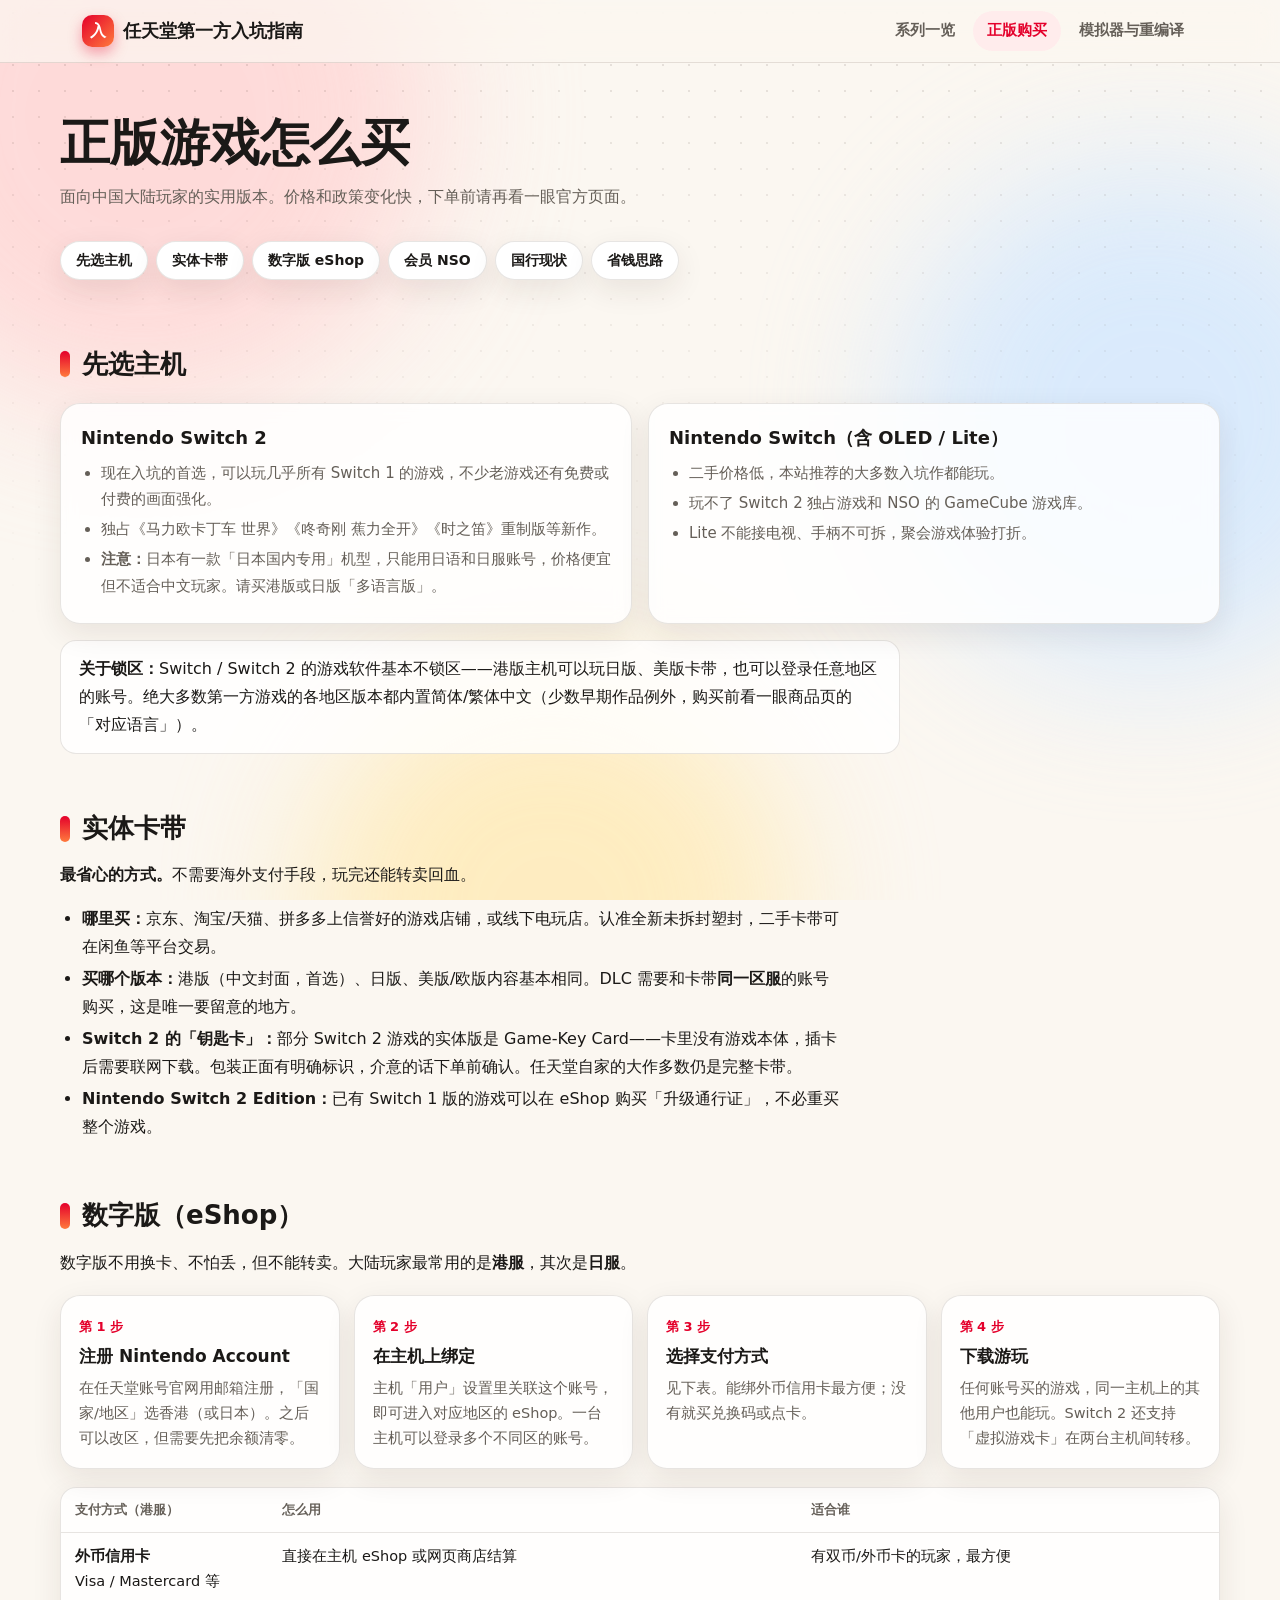
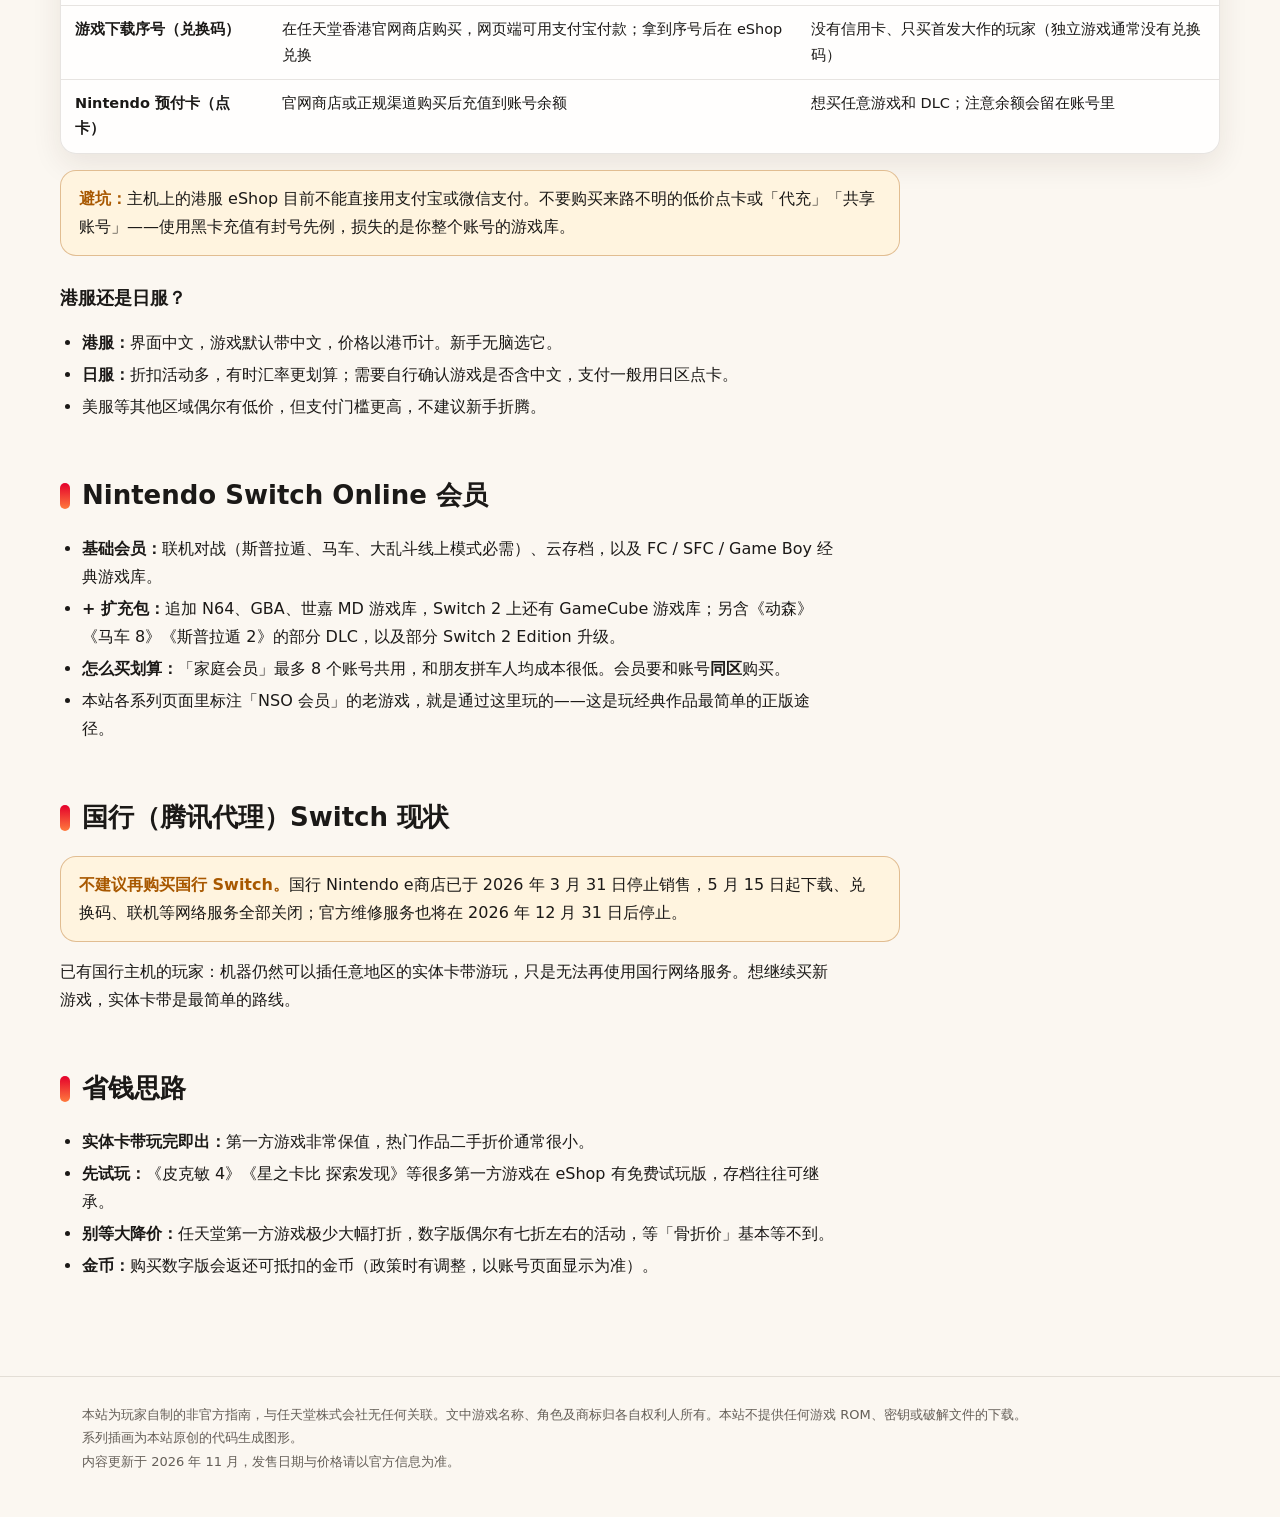
==== buy.html @ 7f036895 "任天堂第一方入坑指南：初始版本 系列介绍与入坑顺序、正版购买指南、模拟器与原生移植项目清单； 原创动画插画、动态背景；从 Wikimedia Commons 获取自由许可主机照片的脚本与工作流。  C" ====
<!doctype html>
<html lang="zh-CN">
<head>
<meta charset="utf-8">
<meta name="viewport" content="width=device-width,initial-scale=1">
<title>正版购买指南 · 任天堂第一方入坑指南</title>
<meta name="description" content="面向中文玩家的任天堂游戏正版购买方式：实体卡带、港服日服 eShop、会员与国行现状。">
<link rel="icon" href="data:image/svg+xml,<svg xmlns='http://www.w3.org/2000/svg' viewBox='0 0 100 100'><rect width='100' height='100' rx='24' fill='%23e4002b'/><text x='50' y='72' font-size='62' text-anchor='middle' fill='white' font-family='sans-serif' font-weight='900'>入</text></svg>">
<link rel="stylesheet" href="assets/style.css">
</head>
<body data-page="buy">
<header class="top" id="top"></header>
<main class="wrap page">
  <h1>正版游戏怎么买</h1>
  <p class="lead">面向中国大陆玩家的实用版本。价格和政策变化快，下单前请再看一眼官方页面。</p>
  <div class="toc"><a href="#console">先选主机</a><a href="#card">实体卡带</a><a href="#eshop">数字版 eShop</a><a href="#nso">会员 NSO</a><a href="#cn">国行现状</a><a href="#save">省钱思路</a></div>

  <h2 id="console">先选主机</h2>
  <div class="two">
    <div class="box"><h3>Nintendo Switch 2</h3><ul><li>现在入坑的首选，可以玩几乎所有 Switch 1 的游戏，不少老游戏还有免费或付费的画面强化。</li><li>独占《马力欧卡丁车 世界》《咚奇刚 蕉力全开》《时之笛》重制版等新作。</li><li><b>注意：</b>日本有一款「日本国内专用」机型，只能用日语和日服账号，价格便宜但不适合中文玩家。请买港版或日版「多语言版」。</li></ul></div>
    <div class="box"><h3>Nintendo Switch（含 OLED / Lite）</h3><ul><li>二手价格低，本站推荐的大多数入坑作都能玩。</li><li>玩不了 Switch 2 独占游戏和 NSO 的 GameCube 游戏库。</li><li>Lite 不能接电视、手柄不可拆，聚会游戏体验打折。</li></ul></div>
  </div>
  <div class="note"><b>关于锁区：</b>Switch / Switch 2 的游戏软件基本不锁区——港版主机可以玩日版、美版卡带，也可以登录任意地区的账号。绝大多数第一方游戏的各地区版本都内置简体/繁体中文（少数早期作品例外，购买前看一眼商品页的「对应语言」）。</div>

  <h2 id="card">实体卡带</h2>
  <div class="prose">
    <p><b>最省心的方式。</b>不需要海外支付手段，玩完还能转卖回血。</p>
    <ul>
      <li><b>哪里买：</b>京东、淘宝/天猫、拼多多上信誉好的游戏店铺，或线下电玩店。认准全新未拆封塑封，二手卡带可在闲鱼等平台交易。</li>
      <li><b>买哪个版本：</b>港版（中文封面，首选）、日版、美版/欧版内容基本相同。DLC 需要和卡带<b>同一区服</b>的账号购买，这是唯一要留意的地方。</li>
      <li><b>Switch 2 的「钥匙卡」：</b>部分 Switch 2 游戏的实体版是 Game-Key Card——卡里没有游戏本体，插卡后需要联网下载。包装正面有明确标识，介意的话下单前确认。任天堂自家的大作多数仍是完整卡带。</li>
      <li><b>Nintendo Switch 2 Edition：</b>已有 Switch 1 版的游戏可以在 eShop 购买「升级通行证」，不必重买整个游戏。</li>
    </ul>
  </div>

  <h2 id="eshop">数字版（eShop）</h2>
  <div class="prose"><p>数字版不用换卡、不怕丢，但不能转卖。大陆玩家最常用的是<b>港服</b>，其次是<b>日服</b>。</p></div>
  <div class="flow">
    <div><span class="n">第 1 步</span><h4>注册 Nintendo Account</h4><p>在任天堂账号官网用邮箱注册，「国家/地区」选香港（或日本）。之后可以改区，但需要先把余额清零。</p></div>
    <div><span class="n">第 2 步</span><h4>在主机上绑定</h4><p>主机「用户」设置里关联这个账号，即可进入对应地区的 eShop。一台主机可以登录多个不同区的账号。</p></div>
    <div><span class="n">第 3 步</span><h4>选择支付方式</h4><p>见下表。能绑外币信用卡最方便；没有就买兑换码或点卡。</p></div>
    <div><span class="n">第 4 步</span><h4>下载游玩</h4><p>任何账号买的游戏，同一主机上的其他用户也能玩。Switch 2 还支持「虚拟游戏卡」在两台主机间转移。</p></div>
  </div>
  <div class="tbl"><table>
    <tr><th>支付方式（港服）</th><th>怎么用</th><th>适合谁</th></tr>
    <tr><td><b>外币信用卡</b><br>Visa / Mastercard 等</td><td>直接在主机 eShop 或网页商店结算</td><td>有双币/外币卡的玩家，最方便</td></tr>
    <tr><td><b>游戏下载序号（兑换码）</b></td><td>在任天堂香港官网商店购买，网页端可用支付宝付款；拿到序号后在 eShop 兑换</td><td>没有信用卡、只买首发大作的玩家（独立游戏通常没有兑换码）</td></tr>
    <tr><td><b>Nintendo 预付卡（点卡）</b></td><td>官网商店或正规渠道购买后充值到账号余额</td><td>想买任意游戏和 DLC；注意余额会留在账号里</td></tr>
  </table></div>
  <div class="note warn"><b>避坑：</b>主机上的港服 eShop 目前不能直接用支付宝或微信支付。不要购买来路不明的低价点卡或「代充」「共享账号」——使用黑卡充值有封号先例，损失的是你整个账号的游戏库。</div>
  <div class="prose">
    <h3>港服还是日服？</h3>
    <ul>
      <li><b>港服：</b>界面中文，游戏默认带中文，价格以港币计。新手无脑选它。</li>
      <li><b>日服：</b>折扣活动多，有时汇率更划算；需要自行确认游戏是否含中文，支付一般用日区点卡。</li>
      <li>美服等其他区域偶尔有低价，但支付门槛更高，不建议新手折腾。</li>
    </ul>
  </div>

  <h2 id="nso">Nintendo Switch Online 会员</h2>
  <div class="prose">
    <ul>
      <li><b>基础会员：</b>联机对战（斯普拉遁、马车、大乱斗线上模式必需）、云存档，以及 FC / SFC / Game Boy 经典游戏库。</li>
      <li><b>+ 扩充包：</b>追加 N64、GBA、世嘉 MD 游戏库，Switch 2 上还有 GameCube 游戏库；另含《动森》《马车 8》《斯普拉遁 2》的部分 DLC，以及部分 Switch 2 Edition 升级。</li>
      <li><b>怎么买划算：</b>「家庭会员」最多 8 个账号共用，和朋友拼车人均成本很低。会员要和账号<b>同区</b>购买。</li>
      <li>本站各系列页面里标注「NSO 会员」的老游戏，就是通过这里玩的——这是玩经典作品最简单的正版途径。</li>
    </ul>
  </div>

  <h2 id="cn">国行（腾讯代理）Switch 现状</h2>
  <div class="note warn"><b>不建议再购买国行 Switch。</b>国行 Nintendo e商店已于 2026 年 3 月 31 日停止销售，5 月 15 日起下载、兑换码、联机等网络服务全部关闭；官方维修服务也将在 2026 年 12 月 31 日后停止。</div>
  <div class="prose"><p>已有国行主机的玩家：机器仍然可以插任意地区的实体卡带游玩，只是无法再使用国行网络服务。想继续买新游戏，实体卡带是最简单的路线。</p></div>

  <h2 id="save">省钱思路</h2>
  <div class="prose">
    <ul>
      <li><b>实体卡带玩完即出：</b>第一方游戏非常保值，热门作品二手折价通常很小。</li>
      <li><b>先试玩：</b>《皮克敏 4》《星之卡比 探索发现》等很多第一方游戏在 eShop 有免费试玩版，存档往往可继承。</li>
      <li><b>别等大降价：</b>任天堂第一方游戏极少大幅打折，数字版偶尔有七折左右的活动，等「骨折价」基本等不到。</li>
      <li><b>金币：</b>购买数字版会返还可抵扣的金币（政策时有调整，以账号页面显示为准）。</li>
    </ul>
  </div>
</main>
<footer id="foot"></footer>
<script src="assets/data.js"></script>
<script src="assets/projects.js"></script>
<script src="assets/photos.js"></script>
<script src="assets/scenes.js"></script>
<script src="assets/app.js"></script>
</body>
</html>
---- assets/style.css ----
:root{
  --bg:#fbf7f1;--card:rgba(255,255,255,.82);--solid:#fff;--ink:#1b1917;--sub:#655f58;--line:rgba(60,45,30,.12);
  --accent:#e4002b;--accent2:#ff7a3d;--soft:#ffecec;--ok:#0a7d4f;--warn:#a85800;--warn-bg:#fff4df;
  --b1:#ffd1d1;--b2:#cfe6ff;--b3:#ffe9b0;
  --radius:20px;--shadow:0 10px 30px rgba(60,35,20,.09);--shadow2:0 22px 48px rgba(60,35,20,.18);
  --font:"PingFang SC","HarmonyOS Sans SC","Microsoft YaHei","Noto Sans SC",system-ui,-apple-system,"Segoe UI",sans-serif;
}
@media (prefers-color-scheme:dark){:root{
  --bg:#121110;--card:rgba(32,30,28,.78);--solid:#1f1d1b;--ink:#f3efe9;--sub:#aaa39a;--line:rgba(255,255,255,.1);
  --soft:#3a171c;--warn-bg:#2b2213;--warn:#f0b35a;--ok:#4fd19b;
  --b1:#5a1622;--b2:#12305a;--b3:#4a3408;
  --shadow:0 10px 30px rgba(0,0,0,.45);--shadow2:0 22px 48px rgba(0,0,0,.6);
}}
*{box-sizing:border-box}
html{scroll-behavior:smooth}
body{margin:0;background:var(--bg);color:var(--ink);font:16px/1.75 var(--font);-webkit-font-smoothing:antialiased;overflow-x:hidden}
a{color:inherit}
img{max-width:100%}
.wrap{max-width:1160px;margin:0 auto;padding:0 22px}

/* ---------- 动态背景 ---------- */
.bg{position:fixed;inset:0;z-index:-1;overflow:hidden;pointer-events:none}
.bg i{position:absolute;border-radius:50%;filter:blur(70px);opacity:.75;animation:float 22s ease-in-out infinite alternate}
.bg i:nth-child(1){width:46vw;height:46vw;left:-12vw;top:-14vw;background:var(--b1)}
.bg i:nth-child(2){width:40vw;height:40vw;right:-10vw;top:18vh;background:var(--b2);animation-duration:28s;animation-delay:-6s}
.bg i:nth-child(3){width:38vw;height:38vw;left:24vw;bottom:-20vw;background:var(--b3);animation-duration:34s;animation-delay:-12s}
.bg b{position:absolute;inset:0;background-image:radial-gradient(var(--line) 1.2px,transparent 1.2px);background-size:26px 26px;mask-image:linear-gradient(#000,transparent 70%);-webkit-mask-image:linear-gradient(#000,transparent 70%)}
@keyframes float{from{transform:translate(0,0) scale(1)}to{transform:translate(6vw,5vh) scale(1.15)}}

/* ---------- 页头 ---------- */
.top{position:sticky;top:0;z-index:30;background:color-mix(in srgb,var(--bg) 72%,transparent);backdrop-filter:saturate(1.6) blur(14px);-webkit-backdrop-filter:saturate(1.6) blur(14px);border-bottom:1px solid var(--line)}
.top .wrap{display:flex;align-items:center;gap:16px;height:62px}
.logo{font-weight:900;font-size:18px;text-decoration:none;display:flex;align-items:center;gap:9px;white-space:nowrap}
.logo i{display:inline-grid;place-items:center;width:32px;height:32px;border-radius:10px;background:linear-gradient(135deg,var(--accent),var(--accent2));color:#fff;font-style:normal;font-size:16px;box-shadow:0 6px 14px rgba(228,0,43,.35);transition:transform .4s cubic-bezier(.3,1.6,.5,1)}
.logo:hover i{transform:rotate(-12deg) scale(1.12)}
.nav{margin-left:auto;display:flex;gap:4px;overflow-x:auto}
.nav a{text-decoration:none;padding:7px 14px;border-radius:999px;font-size:14.5px;font-weight:700;color:var(--sub);white-space:nowrap;transition:.2s}
.nav a:hover,.nav a.on{background:var(--soft);color:var(--accent)}

/* ---------- 首屏 ---------- */
.hero{display:grid;grid-template-columns:1.05fr .95fr;gap:44px;align-items:center;padding:58px 0 30px}
.kicker{display:inline-block;font-weight:800;font-size:13px;letter-spacing:.08em;color:var(--accent);background:var(--soft);padding:5px 14px;border-radius:999px;margin-bottom:16px;animation:rise .7s both}
.hero h1{font-size:clamp(34px,5.2vw,62px);line-height:1.14;margin:0 0 18px;font-weight:900;letter-spacing:-.01em;animation:rise .7s .08s both}
.hero h1 em{font-style:normal;background:linear-gradient(100deg,var(--accent),var(--accent2),#ffb400,var(--accent));background-size:300% 100%;-webkit-background-clip:text;background-clip:text;color:transparent;animation:shine 7s linear infinite}
.hero p{font-size:17.5px;color:var(--sub);max-width:560px;margin:0 0 26px;animation:rise .7s .16s both}
.hero .btns{animation:rise .7s .24s both}
.stats{list-style:none;display:flex;gap:26px;padding:0;margin:28px 0 0;color:var(--sub);font-size:13.5px;font-weight:600;animation:rise .7s .32s both;flex-wrap:wrap}
.stats b{display:block;font-size:28px;line-height:1.1;color:var(--ink);font-weight:900}
@keyframes rise{from{opacity:0;transform:translateY(18px)}to{opacity:1;transform:none}}
@keyframes shine{to{background-position:300% 0}}
.btns{display:flex;flex-wrap:wrap;gap:10px}
.btn{display:inline-block;text-decoration:none;font-weight:800;padding:11px 22px;border-radius:999px;border:2px solid var(--ink);transition:transform .2s,box-shadow .2s,background .2s;background:transparent}
.btn.pri{background:linear-gradient(135deg,var(--accent),var(--accent2));border-color:transparent;color:#fff;box-shadow:0 10px 22px rgba(228,0,43,.3)}
.btn:hover{transform:translateY(-2px);box-shadow:var(--shadow)}
.btn.pri:hover{box-shadow:0 14px 28px rgba(228,0,43,.42)}

.stage{position:relative;aspect-ratio:4/3.1;border-radius:30px;overflow:hidden;box-shadow:var(--shadow2);transform:rotate(1.6deg);animation:rise .9s .2s both;background:#222}
.stage::after{content:"";position:absolute;inset:0;border-radius:30px;box-shadow:inset 0 0 0 1px rgba(255,255,255,.25);pointer-events:none}
.slide{position:absolute;inset:0;opacity:0;transition:opacity 1.1s ease,transform 5s ease;transform:scale(1.08);color:#fff;text-decoration:none;pointer-events:none}
.slide.on{opacity:1;transform:scale(1);pointer-events:auto}
.slide .scene{position:absolute;inset:0;width:100%;height:100%}
.cap{position:absolute;left:0;right:0;bottom:0;padding:70px 26px 34px;background:linear-gradient(transparent,rgba(0,0,0,.62));display:flex;flex-direction:column}
.cap em{font-style:normal;font-size:11.5px;font-weight:800;letter-spacing:.16em;text-transform:uppercase;opacity:.85}
.cap b{font-size:30px;font-weight:900;line-height:1.25}
.cap small{font-size:14px;opacity:.92;font-weight:600}
.dots{position:absolute;right:20px;bottom:16px;display:flex;gap:5px;z-index:2}
.dots i{width:7px;height:7px;border-radius:9px;background:rgba(255,255,255,.45);cursor:pointer;transition:.3s}
.dots i.on{width:20px;background:#fff}

h2.sec{font-size:28px;margin:56px 0 6px;font-weight:900;display:flex;align-items:center;gap:12px}
h2.sec::before{content:"";width:10px;height:28px;border-radius:6px;background:linear-gradient(var(--accent),var(--accent2))}
p.lead{color:var(--sub);margin:0 0 20px}
p.lead a{color:var(--accent);font-weight:700}

/* ---------- 筛选与卡片 ---------- */
.chips{display:flex;flex-wrap:wrap;gap:8px;margin:0 0 22px}
.chip{border:1.5px solid var(--line);background:var(--card);color:var(--ink);font:700 14px var(--font);padding:7px 15px;border-radius:999px;cursor:pointer;transition:.2s}
.chip:hover{border-color:var(--accent);color:var(--accent);transform:translateY(-1px)}
.chip.on{background:var(--ink);color:var(--bg);border-color:var(--ink)}
.grid{display:grid;grid-template-columns:repeat(auto-fill,minmax(255px,1fr));gap:20px}
.card{background:var(--card);backdrop-filter:blur(8px);border:1px solid var(--line);border-radius:var(--radius);overflow:hidden;text-decoration:none;display:flex;flex-direction:column;box-shadow:var(--shadow);transition:transform .35s cubic-bezier(.2,.9,.3,1.2),box-shadow .35s,opacity .6s}
.card:hover{transform:translateY(-8px) rotate(-.5deg);box-shadow:var(--shadow2)}
.cover{position:relative;aspect-ratio:16/10;overflow:hidden;color:#fff;background:#333}
.cover .scene{position:absolute;inset:0;width:100%;height:100%;transition:transform .8s cubic-bezier(.2,.8,.2,1)}
.card:hover .scene{transform:scale(1.1)}
.cover::after{content:"";position:absolute;inset:0;background:linear-gradient(transparent 55%,rgba(0,0,0,.42))}
.cover .en{position:absolute;left:14px;bottom:10px;z-index:1;font:800 11.5px/1 var(--font);letter-spacing:.14em;text-transform:uppercase}
.cover img{position:absolute;inset:0;width:100%;height:100%;object-fit:cover;z-index:2}
.card .body{padding:16px 18px 18px;display:flex;flex-direction:column;gap:6px;flex:1}
.card h3{margin:0;font-size:19px;font-weight:900}
.card p{margin:0;color:var(--sub);font-size:14.5px;line-height:1.6}
.tags{display:flex;flex-wrap:wrap;gap:6px;margin-top:auto;padding-top:8px}
.tag{display:inline-block;font-size:12px;font-weight:800;padding:2px 10px;border-radius:999px;background:var(--soft);color:var(--accent);white-space:nowrap}
.tag.g{background:color-mix(in srgb,var(--ok) 14%,transparent);color:var(--ok)}

/* ---------- 插画动画 ---------- */
.scene{display:block}
.scene .tw{animation:tw 3s ease-in-out infinite}
.scene .twspin{animation:tw 3.4s ease-in-out infinite,spin 14s linear infinite;transform-box:fill-box;transform-origin:center}
.scene .drift{animation:drift 50s linear infinite}
.scene .bob{animation:bob 3.2s ease-in-out infinite}
.scene .pulse{animation:pulse 4s ease-in-out infinite;transform-box:fill-box;transform-origin:center}
.scene .spin{animation:spin 40s linear infinite}
.scene .dash{animation:dash .7s linear infinite}
.scene .flash{animation:flash 3.6s ease-in-out infinite}
.scene .wave{animation:wave 3.5s ease-in-out infinite alternate}
.scene .sway{animation:sway 4.5s ease-in-out infinite alternate}
.scene .flag{animation:flag 1.6s ease-in-out infinite alternate}
.scene .aurora{animation:aur 6s ease-in-out infinite alternate}
.scene .scan{animation:scan 6s linear infinite}
@keyframes tw{0%,100%{opacity:.25}50%{opacity:1}}
@keyframes drift{from{transform:translateX(-60px)}to{transform:translateX(460px)}}
@keyframes bob{0%,100%{transform:translateY(0)}50%{transform:translateY(-7px)}}
@keyframes pulse{0%,100%{transform:scale(1)}50%{transform:scale(1.08)}}
@keyframes spin{to{transform:rotate(360deg)}}
@keyframes dash{to{stroke-dashoffset:-30}}
@keyframes flash{0%,62%,100%{opacity:1}66%{opacity:.25}70%{opacity:1}74%{opacity:.4}78%{opacity:1}}
@keyframes wave{from{transform:translateX(-18px)}to{transform:translateX(18px)}}
@keyframes sway{from{transform:rotate(-3deg)}to{transform:rotate(3deg)}}
@keyframes flag{from{transform:scaleX(1)}to{transform:scaleX(.72) skewY(6deg)}}
@keyframes aur{from{opacity:.14;transform:translateY(-6px)}to{opacity:.42;transform:translateY(6px)}}
@keyframes scan{from{transform:translateY(-10px)}to{transform:translateY(260px)}}

/* 滚动出现 */
.rv{opacity:0;transform:translateY(22px);transition:opacity .7s ease,transform .7s cubic-bezier(.2,.8,.2,1)}
.rv.in{opacity:1;transform:none}
.card.rv.in:hover{transform:translateY(-8px) rotate(-.5deg)}

/* ---------- 主机谱系 ---------- */
.timeline{display:flex;gap:16px;overflow-x:auto;padding:6px 2px 20px;scroll-snap-type:x proximity}
.tl{flex:0 0 210px;scroll-snap-align:start;background:var(--card);border:1px solid var(--line);border-radius:var(--radius);padding:14px 16px 16px;box-shadow:var(--shadow)}
.tl .yr{font-size:12.5px;font-weight:900;color:var(--accent);margin-top:10px}
.tl b{display:block;font-size:16.5px;font-weight:900;line-height:1.35}
.tl p{margin:4px 0 0;color:var(--sub);font-size:13.5px;line-height:1.55}
.hw{aspect-ratio:4/3;border-radius:14px;background:linear-gradient(135deg,#f3f1ee,#e2ddd6);display:grid;place-items:center;overflow:hidden}
.hw img{width:100%;height:100%;object-fit:contain;padding:8px;transition:transform .5s}
.tl:hover .hw img,.emu header:hover .hw img{transform:scale(1.08) rotate(-2deg)}
.hw span{font-size:44px}

/* ---------- 系列页 ---------- */
.shero{position:relative;color:#fff;overflow:hidden;min-height:340px;display:flex;align-items:flex-end;background:#222}
.shero .scene{position:absolute;inset:0;width:100%;height:100%;animation:kb 26s ease-in-out infinite alternate}
@keyframes kb{from{transform:scale(1)}to{transform:scale(1.1) translateY(-1.5%)}}
.shero .shade{position:absolute;inset:0;background:linear-gradient(transparent 20%,rgba(0,0,0,.66))}
.shero .wrap{position:relative;width:100%;padding-top:120px;padding-bottom:56px;animation:rise .8s both}
.shero h1{margin:0;font-size:clamp(34px,6vw,62px);font-weight:900;line-height:1.15;text-shadow:0 4px 24px rgba(0,0,0,.35)}
.shero .en{font-weight:800;letter-spacing:.16em;text-transform:uppercase;font-size:13px;opacity:.9}
.shero p{margin:8px 0 0;font-size:18px;max-width:640px;opacity:.96}
.facts{display:grid;grid-template-columns:repeat(auto-fit,minmax(170px,1fr));gap:12px;margin:-28px 0 8px;position:relative;z-index:2}
.fact{background:var(--solid);border:1px solid var(--line);border-radius:16px;padding:12px 16px;box-shadow:var(--shadow);font-weight:700}
.fact b{display:block;font-size:12px;color:var(--sub);font-weight:700}
.intro{display:grid;grid-template-columns:1fr 250px;gap:34px;align-items:start}
.born{margin-top:60px;background:var(--card);border:1px solid var(--line);border-radius:var(--radius);padding:14px;box-shadow:var(--shadow)}
.born div:last-child{padding:10px 4px 2px;display:flex;flex-direction:column}
.born small{font-size:12px;font-weight:800;color:var(--accent)}
.born b{font-size:17px;font-weight:900}
.born span{font-size:13px;color:var(--sub)}
.prose{max-width:780px}
.prose p{margin:10px 0}
.photo{margin:18px 0;border-radius:var(--radius);overflow:hidden;border:1px solid var(--line)}
.photo img{display:block;width:100%}
.steps{list-style:none;padding:0;margin:18px 0;counter-reset:s;max-width:840px;position:relative}
.steps::before{content:"";position:absolute;left:36px;top:20px;bottom:20px;width:3px;border-radius:3px;background:linear-gradient(var(--accent),var(--accent2),transparent)}
.steps li{counter-increment:s;position:relative;background:var(--solid);border:1px solid var(--line);border-radius:var(--radius);padding:16px 20px 16px 76px;margin-bottom:14px;box-shadow:var(--shadow);transition:opacity .7s,transform .35s cubic-bezier(.2,.9,.3,1.2),box-shadow .3s}
.steps li.in:hover{transform:translateX(6px);box-shadow:var(--shadow2)}
.steps li::before{content:counter(s);position:absolute;left:18px;top:16px;width:40px;height:40px;border-radius:13px;background:linear-gradient(135deg,var(--accent),var(--accent2));color:#fff;font-weight:900;font-size:18px;display:grid;place-items:center;box-shadow:0 6px 14px rgba(228,0,43,.3)}
.steps h4{margin:0 0 2px;font-size:18px;font-weight:900}
.steps .plat{font-size:12.5px;font-weight:700;color:var(--sub)}
.steps p{margin:6px 0 0;color:var(--sub);font-size:15px}
.note{border-radius:16px;padding:14px 18px;margin:16px 0;max-width:840px;border:1px solid var(--line);background:var(--card)}
.note.warn{background:var(--warn-bg);border-color:color-mix(in srgb,var(--warn) 35%,transparent)}
.note.warn b{color:var(--warn)}
.note b{font-weight:900}
.note a{color:var(--accent);font-weight:700}
.pager{display:flex;justify-content:space-between;gap:12px;margin:36px 0 0;flex-wrap:wrap}

/* ---------- 文章页 ---------- */
.page{padding:50px 0 10px}
.page h1{font-size:clamp(30px,5vw,50px);font-weight:900;margin:0 0 10px;line-height:1.2;animation:rise .7s both}
.page h2{font-size:26px;font-weight:900;margin:52px 0 8px;scroll-margin-top:130px;display:flex;align-items:center;gap:12px}
.page h2::before{content:"";width:10px;height:26px;border-radius:6px;background:linear-gradient(var(--accent),var(--accent2))}
.page h3{font-size:18px;font-weight:900;margin:26px 0 6px}
.page .prose ul,.page .prose ol{padding-left:22px}
.page li{margin:4px 0}
.toc{display:flex;flex-wrap:wrap;gap:8px;margin:14px 0 6px;position:sticky;top:62px;z-index:10;padding:10px 0}
.toc a{text-decoration:none;font-size:14px;font-weight:800;padding:6px 15px;border-radius:999px;border:1.5px solid var(--line);background:var(--solid);transition:.2s;box-shadow:var(--shadow)}
.toc a:hover{border-color:var(--accent);color:var(--accent);transform:translateY(-2px)}
.tbl{overflow-x:auto;margin:14px 0;border:1px solid var(--line);border-radius:16px;background:var(--card);box-shadow:var(--shadow)}
table{border-collapse:collapse;width:100%;min-width:720px;font-size:14.5px}
th,td{text-align:left;padding:11px 14px;border-bottom:1px solid var(--line);vertical-align:top}
th{font-size:12.5px;color:var(--sub);white-space:nowrap}
tr:last-child td{border-bottom:0}
tr:hover td{background:color-mix(in srgb,var(--accent) 4%,transparent)}
td a,.prose a{color:var(--accent);font-weight:700;text-decoration:none}
td a:hover,.prose a:hover{text-decoration:underline}
.two{display:grid;grid-template-columns:repeat(auto-fit,minmax(280px,1fr));gap:16px;margin:16px 0}
.box{background:var(--card);backdrop-filter:blur(8px);border:1px solid var(--line);border-radius:var(--radius);padding:18px 20px;box-shadow:var(--shadow);transition:opacity .7s,transform .35s,box-shadow .3s}
.box.in:hover{transform:translateY(-4px);box-shadow:var(--shadow2)}
.box h3{margin:0 0 6px;font-weight:900;font-size:18px}
.box p,.box ul{margin:6px 0;color:var(--sub);font-size:15px}
.box ul{padding-left:20px}
.flow{display:grid;grid-template-columns:repeat(auto-fit,minmax(200px,1fr));gap:14px;margin:18px 0}
.flow div{background:var(--card);border:1px solid var(--line);border-radius:var(--radius);padding:16px 18px;position:relative;box-shadow:var(--shadow)}
.flow .n{font-size:13px;font-weight:900;color:var(--accent)}
.flow h4{margin:2px 0 4px;font-size:17px}
.flow p{margin:0;color:var(--sub);font-size:14.5px}

/* 链接卡片 */
.links{display:grid;grid-template-columns:repeat(auto-fill,minmax(250px,1fr));gap:12px;margin:14px 0}
.lk{display:flex;flex-direction:column;gap:4px;align-items:flex-start;text-decoration:none;background:var(--card);border:1px solid var(--line);border-radius:16px;padding:14px 16px;transition:opacity .7s,transform .3s,border-color .2s,box-shadow .3s}
.lk.in:hover{border-color:var(--accent);transform:translateY(-4px);box-shadow:var(--shadow)}
.lk b{font-size:16px}
.lk span:last-child{color:var(--sub);font-size:14px;line-height:1.55}

/* 模拟器分组 */
.emu{margin:22px 0;padding:18px;border:1px solid var(--line);border-radius:24px;background:var(--card);backdrop-filter:blur(8px);box-shadow:var(--shadow)}
.emu header{display:flex;align-items:center;gap:16px;margin-bottom:12px}
.emu header .hw{width:112px;flex:none}
.emu header .hw span{font-size:34px}
.emu h3{margin:0;font-size:21px}
.emu header small{color:var(--accent);font-weight:800}
.emus{display:grid;grid-template-columns:repeat(auto-fill,minmax(240px,1fr));gap:10px}
.em{display:flex;flex-direction:column;gap:2px;text-decoration:none;background:var(--solid);border:1px solid var(--line);border-radius:14px;padding:12px 14px;transition:.25s}
a.em:hover{border-color:var(--accent);transform:translateY(-3px);box-shadow:var(--shadow)}
.em b{font-size:15.5px;display:flex;align-items:center;gap:8px;flex-wrap:wrap}
.em b i{font-style:normal;font-size:11px;font-weight:900;color:#fff;background:linear-gradient(135deg,var(--accent),var(--accent2));padding:1px 8px;border-radius:999px}
.em small{font-size:12px;font-weight:700;color:var(--sub)}
.em span{font-size:13.5px;color:var(--sub);line-height:1.55}
.emu .note{margin:0 0 10px;max-width:none}

footer{margin-top:70px;border-top:1px solid var(--line);padding:26px 0 44px;color:var(--sub);font-size:13px;line-height:1.8}
footer a{color:inherit}

@media (max-width:860px){.hero{grid-template-columns:1fr;gap:28px;padding-top:36px}.stage{transform:none;aspect-ratio:16/11}.intro{grid-template-columns:1fr;gap:0}.born{margin-top:8px;display:flex;gap:14px;align-items:center}.born .hw{width:120px;flex:none}}
@media (max-width:560px){.wrap{padding:0 16px}.logo span{display:none}.steps li{padding-left:66px}.steps::before{left:33px}.toc{position:static}.emu header .hw{width:84px}.shero{min-height:280px}}
@media (prefers-reduced-motion:reduce){*,*::before,*::after{animation:none!important;transition:none!important}.rv{opacity:1;transform:none}}
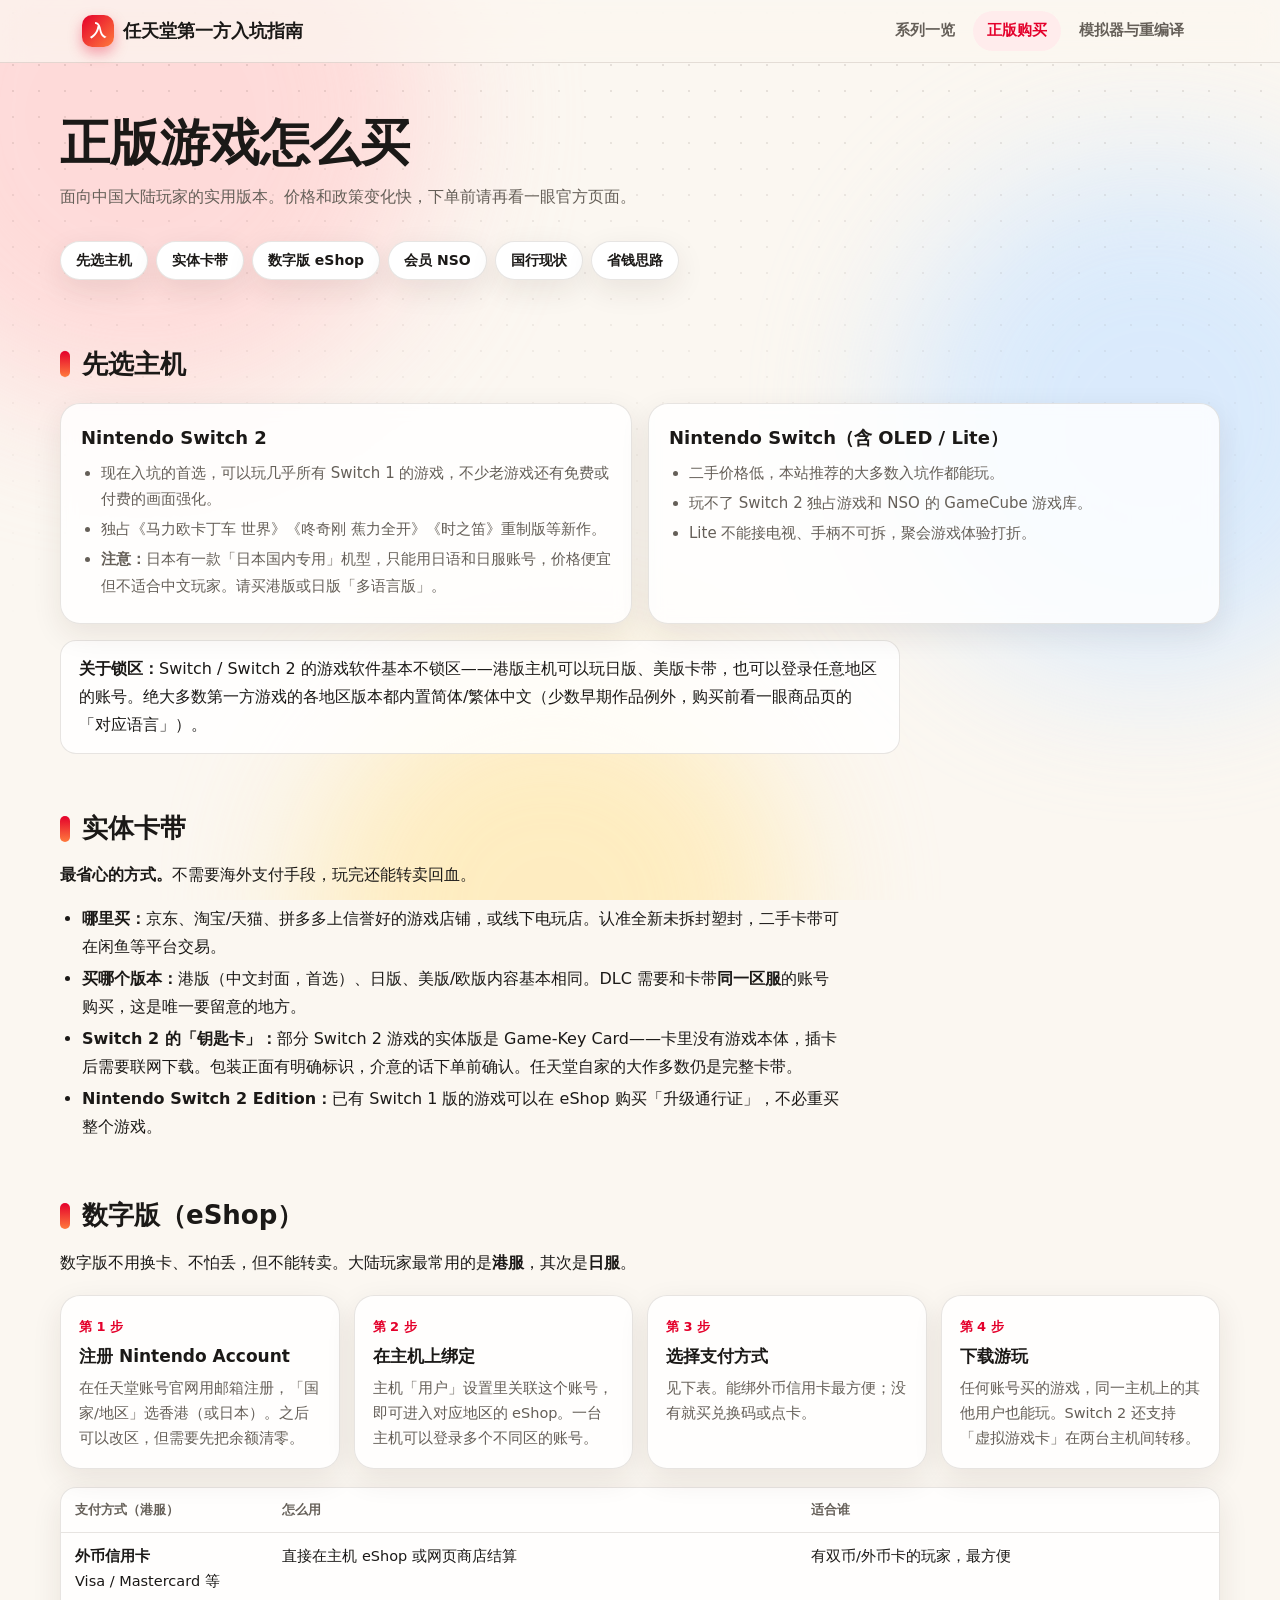
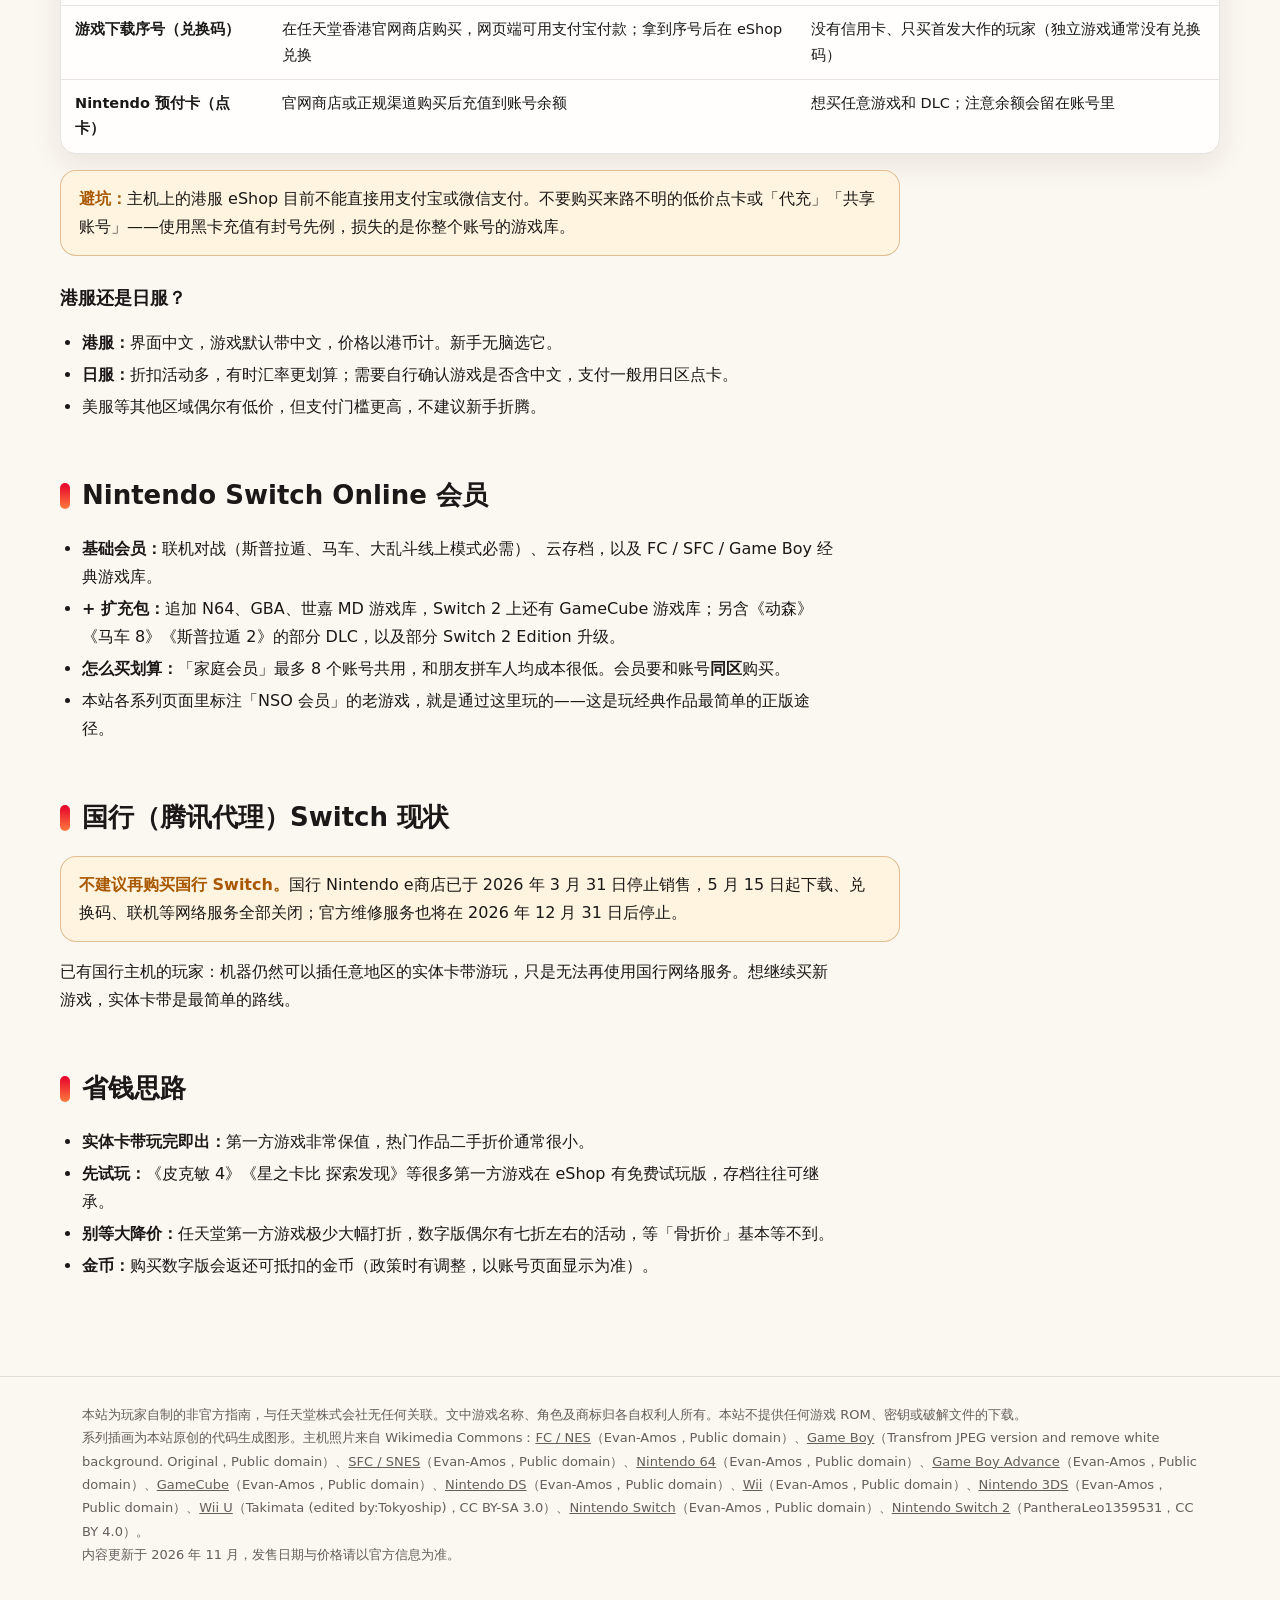
==== commit c6f4545e: "为每部推荐游戏配上维基百科封面图 Co-Authored-By: Claude Opus 5.5 <noreply@anthropic.com> Claude-Session: https://cla" ====
--- a/buy.html
+++ b/buy.html
@@ -85,6 +85,7 @@
 <script src="assets/data.js"></script>
 <script src="assets/projects.js"></script>
 <script src="assets/photos.js"></script>
+<script src="assets/boxart.js"></script>
 <script src="assets/scenes.js"></script>
 <script src="assets/app.js"></script>
 </body>
--- a/assets/style.css
+++ b/assets/style.css
@@ -132,7 +132,7 @@
 .tl .yr{font-size:12.5px;font-weight:900;color:var(--accent);margin-top:10px}
 .tl b{display:block;font-size:16.5px;font-weight:900;line-height:1.35}
 .tl p{margin:4px 0 0;color:var(--sub);font-size:13.5px;line-height:1.55}
-.hw{aspect-ratio:4/3;border-radius:14px;background:linear-gradient(135deg,#f3f1ee,#e2ddd6);display:grid;place-items:center;overflow:hidden}
+.hw{aspect-ratio:4/3;border-radius:14px;background:#fff;display:grid;place-items:center;overflow:hidden}
 .hw img{width:100%;height:100%;object-fit:contain;padding:8px;transition:transform .5s}
 .tl:hover .hw img,.emu header:hover .hw img{transform:scale(1.08) rotate(-2deg)}
 .hw span{font-size:44px}
@@ -150,7 +150,7 @@
 .fact{background:var(--solid);border:1px solid var(--line);border-radius:16px;padding:12px 16px;box-shadow:var(--shadow);font-weight:700}
 .fact b{display:block;font-size:12px;color:var(--sub);font-weight:700}
 .intro{display:grid;grid-template-columns:1fr 250px;gap:34px;align-items:start}
-.born{margin-top:60px;background:var(--card);border:1px solid var(--line);border-radius:var(--radius);padding:14px;box-shadow:var(--shadow)}
+.born{margin-top:64px;align-self:start;background:var(--card);border:1px solid var(--line);border-radius:var(--radius);padding:14px;box-shadow:var(--shadow)}
 .born div:last-child{padding:10px 4px 2px;display:flex;flex-direction:column}
 .born small{font-size:12px;font-weight:800;color:var(--accent)}
 .born b{font-size:17px;font-weight:900}
@@ -164,6 +164,16 @@
 .steps li{counter-increment:s;position:relative;background:var(--solid);border:1px solid var(--line);border-radius:var(--radius);padding:16px 20px 16px 76px;margin-bottom:14px;box-shadow:var(--shadow);transition:opacity .7s,transform .35s cubic-bezier(.2,.9,.3,1.2),box-shadow .3s}
 .steps li.in:hover{transform:translateX(6px);box-shadow:var(--shadow2)}
 .steps li::before{content:counter(s);position:absolute;left:18px;top:16px;width:40px;height:40px;border-radius:13px;background:linear-gradient(135deg,var(--accent),var(--accent2));color:#fff;font-weight:900;font-size:18px;display:grid;place-items:center;box-shadow:0 6px 14px rgba(228,0,43,.3)}
+.steps .shot{float:right;width:240px;aspect-ratio:16/9;object-fit:cover;border-radius:12px;margin:0 0 6px 18px;box-shadow:var(--shadow)}
+.steps li::after{content:"";display:block;clear:both}
+.steps .boxart{float:right;width:104px;margin:0 0 6px 18px;border-radius:8px;overflow:hidden;box-shadow:0 8px 20px rgba(0,0,0,.22);transform:rotate(2deg);transition:transform .35s cubic-bezier(.2,.9,.3,1.3)}
+.steps .boxart img{display:block;width:100%}
+.steps li:hover .boxart{transform:rotate(0) scale(1.06)}
+.steps .boxart+.shot{margin-right:0}
+.cover .case{position:absolute;right:7%;bottom:12%;height:76%;width:auto;max-width:44%;object-fit:contain;z-index:1;border-radius:5px;box-shadow:0 12px 24px rgba(0,0,0,.4);transform:rotate(5deg);transition:transform .5s cubic-bezier(.2,.9,.3,1.3)}
+.card:hover .cover .case{transform:rotate(0) translateY(-4px) scale(1.05)}
+.shero .wrap{display:flex;align-items:flex-end;justify-content:space-between;gap:24px}
+.shero .case{height:230px;width:auto;border-radius:8px;box-shadow:0 20px 40px rgba(0,0,0,.45);transform:rotate(4deg);margin-bottom:-6px;animation:rise .9s .15s both}
 .steps h4{margin:0 0 2px;font-size:18px;font-weight:900}
 .steps .plat{font-size:12.5px;font-weight:700;color:var(--sub)}
 .steps p{margin:6px 0 0;color:var(--sub);font-size:15px}
@@ -232,5 +242,5 @@
 footer a{color:inherit}
 
 @media (max-width:860px){.hero{grid-template-columns:1fr;gap:28px;padding-top:36px}.stage{transform:none;aspect-ratio:16/11}.intro{grid-template-columns:1fr;gap:0}.born{margin-top:8px;display:flex;gap:14px;align-items:center}.born .hw{width:120px;flex:none}}
-@media (max-width:560px){.wrap{padding:0 16px}.logo span{display:none}.steps li{padding-left:66px}.steps::before{left:33px}.toc{position:static}.emu header .hw{width:84px}.shero{min-height:280px}}
+@media (max-width:560px){.shero .case{height:140px}.steps .boxart{width:76px;margin-left:12px}.steps .shot{float:none;width:100%;margin:0 0 10px}.wrap{padding:0 16px}.logo span{display:none}.steps li{padding-left:66px}.steps::before{left:33px}.toc{position:static}.emu header .hw{width:84px}.shero{min-height:280px}}
 @media (prefers-reduced-motion:reduce){*,*::before,*::after{animation:none!important;transition:none!important}.rv{opacity:1;transform:none}}
